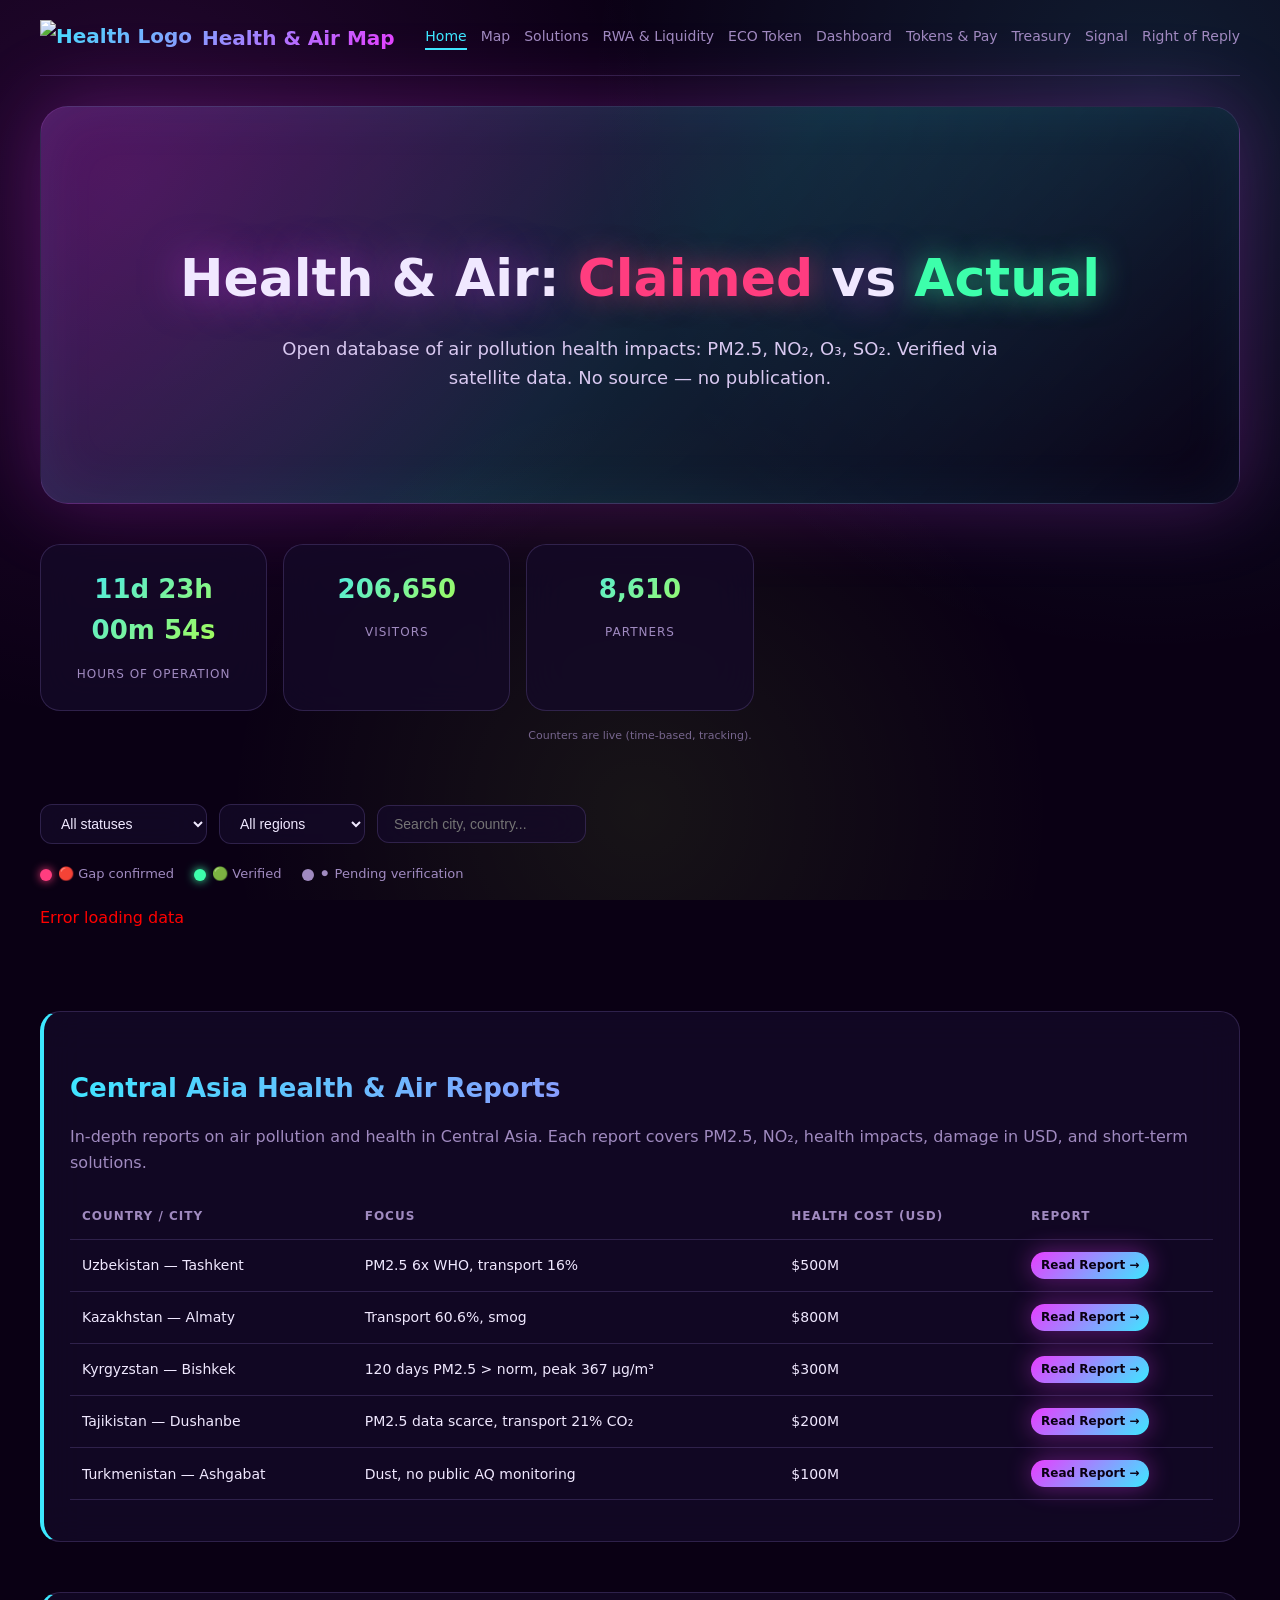
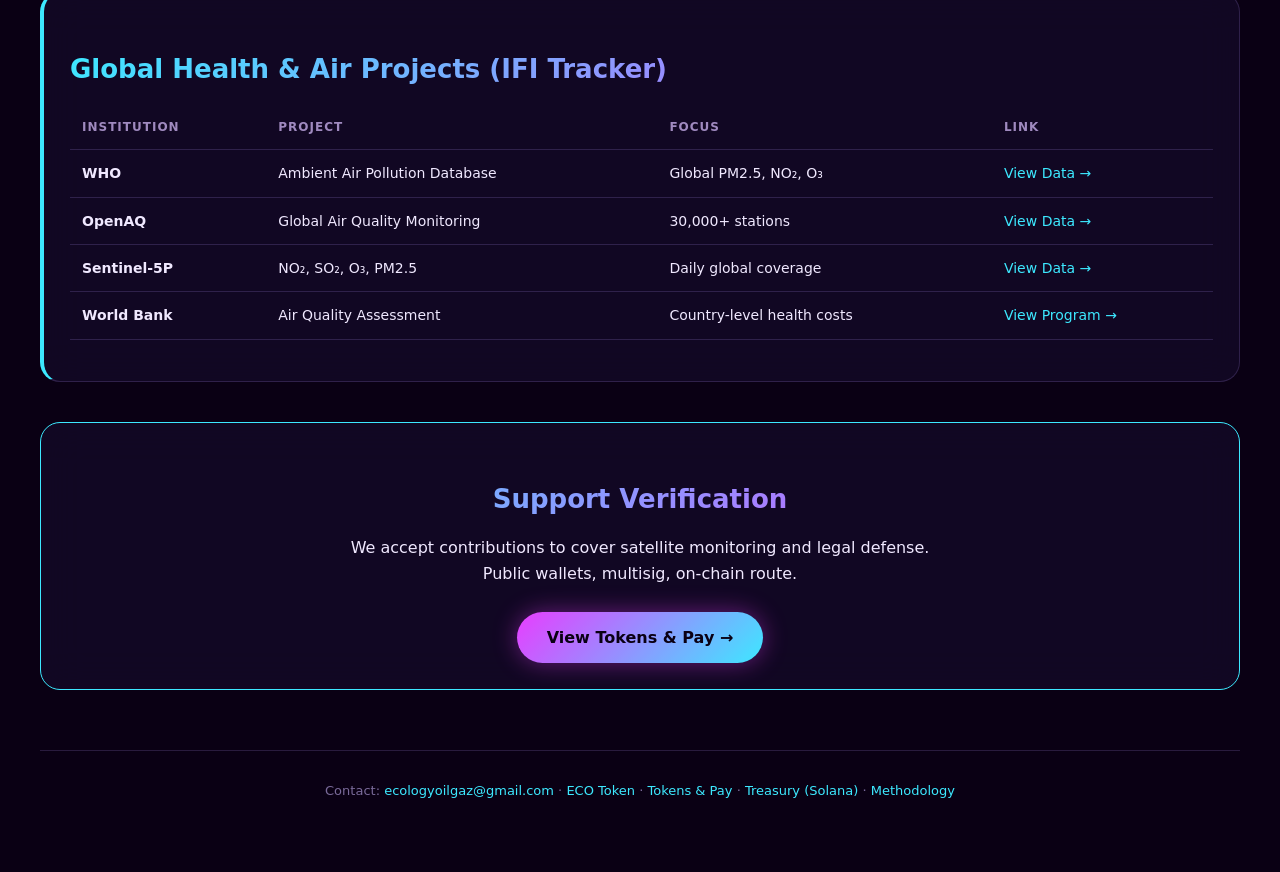
==== index.html @ 7c0d68dc "Create index.html" ====
<!DOCTYPE html>
<html lang="en">
<head>
<meta charset="UTF-8">
<meta name="viewport" content="width=device-width,initial-scale=1">
<title>Health & Air Ecology Map — Claimed vs Actual</title>
<meta name="description" content="Open database of air pollution health impacts: PM2.5, NO₂, O₃, SO₂. Verified via satellite data.">
<link rel="icon" href="health-icon-loss.png" type="image/png">
<link rel="stylesheet" href="style.css">
</head>
<body>
<header>
  <div class="logo"><img src="health-logo.png" alt="Health Logo"> Health & Air Map</div>
  <nav>
    <a href="index.html" class="active">Home</a>
    <a href="map.html">Map</a>
    <a href="solutions.html">Solutions</a>
    <a href="rwa.html">RWA & Liquidity</a>
    <a href="eco-token.html">ECO Token</a>
    <a href="dashboard.html">Dashboard</a>
    <a href="tokens.html">Tokens & Pay</a>
    <a href="treasury.html">Treasury</a>
    <a href="signal.html">Signal</a>
    <a href="response.html">Right of Reply</a>
  </nav>
</header>
<main>
  <section class="hero">
    <h1>Health & Air: <span class="red">Claimed</span> vs <span class="green">Actual</span></h1>
    <p>Open database of air pollution health impacts: PM2.5, NO₂, O₃, SO₂. Verified via satellite data. No source — no publication.</p>
  </section>

  <section id="live-counters"></section>
  <section class="stats" id="stats"></section>
  
  <div class="filters">
    <select id="filter-status">
      <option value="">All statuses</option>
      <option value="red">🔴 Gap confirmed</option>
      <option value="green">🟢 Verified</option>
      <option value="gray">⚫ Pending</option>
    </select>
    <select id="filter-region">
      <option value="">All regions</option>
      <option>Africa</option><option>Asia</option><option>Central Asia</option>
      <option>Europe</option><option>North America</option><option>South America</option>
      <option>Oceania</option><option>Middle East</option><option>Global</option>
    </select>
    <input id="filter-search" type="search" placeholder="Search city, country...">
  </div>
  
  <div class="legend">
    <span><i class="dot red"></i> 🔴 Gap confirmed</span>
    <span><i class="dot green"></i> 🟢 Verified</span>
    <span><i class="dot gray"></i> ⚫ Pending verification</span>
  </div>
  
  <section id="cards" class="grid"></section>
  <div id="pagination" class="pagination"></div>

  <!-- CENTRAL ASIA HEALTH REPORTS -->
  <section class="detail-block" style="border-left: 4px solid var(--cyan); margin-top: 50px;">
    <h2>Central Asia Health & Air Reports</h2>
    <p style="color:var(--muted); margin-bottom: 20px;">
      In-depth reports on air pollution and health in Central Asia. 
      Each report covers PM2.5, NO₂, health impacts, damage in USD, and short-term solutions.
    </p>
    <table style="width:100%;">
      <thead><tr><th>Country / City</th><th>Focus</th><th>Health Cost (USD)</th><th>Report</th></tr></thead>
      <tbody>
        <tr><td>Uzbekistan — Tashkent</td><td>PM2.5 6x WHO, transport 16%</td><td>$500M</td><td><a href="report-health-uz.html" class="btn-primary" style="padding:4px 10px;font-size:12px;margin-top:0;">Read Report →</a></td></tr>
        <tr><td>Kazakhstan — Almaty</td><td>Transport 60.6%, smog</td><td>$800M</td><td><a href="report-health-kz.html" class="btn-primary" style="padding:4px 10px;font-size:12px;margin-top:0;">Read Report →</a></td></tr>
        <tr><td>Kyrgyzstan — Bishkek</td><td>120 days PM2.5 &gt; norm, peak 367 µg/m³</td><td>$300M</td><td><a href="report-health-kg.html" class="btn-primary" style="padding:4px 10px;font-size:12px;margin-top:0;">Read Report →</a></td></tr>
        <tr><td>Tajikistan — Dushanbe</td><td>PM2.5 data scarce, transport 21% CO₂</td><td>$200M</td><td><a href="report-health-tj.html" class="btn-primary" style="padding:4px 10px;font-size:12px;margin-top:0;">Read Report →</a></td></tr>
        <tr><td>Turkmenistan — Ashgabat</td><td>Dust, no public AQ monitoring</td><td>$100M</td><td><a href="report-health-tm.html" class="btn-primary" style="padding:4px 10px;font-size:12px;margin-top:0;">Read Report →</a></td></tr>
      </tbody>
    </table>
  </section>

  <!-- IFI TRACKER -->
  <section class="detail-block" style="border-left: 4px solid var(--cyan); margin-top: 50px;">
    <h2>Global Health & Air Projects (IFI Tracker)</h2>
    <table style="width:100%;">
      <thead><tr><th>Institution</th><th>Project</th><th>Focus</th><th>Link</th></tr></thead>
      <tbody>
        <tr><td><strong>WHO</strong></td><td>Ambient Air Pollution Database</td><td>Global PM2.5, NO₂, O₃</td><td><a href="https://www.who.int/data/gho/data/themes/air-pollution" target="_blank">View Data →</a></td></tr>
        <tr><td><strong>OpenAQ</strong></td><td>Global Air Quality Monitoring</td><td>30,000+ stations</td><td><a href="https://openaq.org/" target="_blank">View Data →</a></td></tr>
        <tr><td><strong>Sentinel-5P</strong></td><td>NO₂, SO₂, O₃, PM2.5</td><td>Daily global coverage</td><td><a href="https://sentinels.copernicus.eu/" target="_blank">View Data →</a></td></tr>
        <tr><td><strong>World Bank</strong></td><td>Air Quality Assessment</td><td>Country-level health costs</td><td><a href="https://www.worldbank.org/en/topic/airquality" target="_blank">View Program →</a></td></tr>
      </tbody>
    </table>
  </section>

  <section class="detail-block" style="text-align:center; border-color: var(--cyan); margin-top: 40px;">
    <h2>Support Verification</h2>
    <p style="max-width: 600px; margin: 0 auto 15px auto;">We accept contributions to cover satellite monitoring and legal defense. Public wallets, multisig, on-chain route.</p>
    <a href="tokens.html" class="btn-primary">View Tokens & Pay →</a>
  </section>
</main>
<footer>
  <p>Contact: <a href="mailto:ecologyoilgaz@gmail.com">ecologyoilgaz@gmail.com</a> ·
    <a href="eco-token.html">ECO Token</a> ·
    <a href="tokens.html">Tokens & Pay</a> ·
    <a href="treasury.html">Treasury (Solana)</a> ·
    <a href="methodology.html">Methodology</a>
  </p>
</footer>
<script src="counter.js"></script>
<script src="app.js"></script>
</body>
</html>
---- style.css ----
:root{
  --bg:#0a0014;
  --text:#F0E8FF;
  --red:#FF3D7F;
  --green:#3DFFAB;
  --gold:#FFD93D;
  --cyan:#3DE8FF;
  --magenta:#E83DFF;
  --lime:#B4FF3D;
  --muted:#A08AC0;
  --card:rgba(20,10,40,0.75);
  --border:rgba(180,150,255,0.18);
}
*{margin:0;padding:0;box-sizing:border-box;}
body{
  font-family:system-ui,-apple-system,sans-serif;
  background-color:var(--bg);
  background-image:
    radial-gradient(circle at 10% 20%, rgba(232,61,255,0.12) 0%, transparent 40%),
    radial-gradient(circle at 90% 10%, rgba(61,232,255,0.12) 0%, transparent 40%),
    radial-gradient(circle at 50% 90%, rgba(180,255,61,0.08) 0%, transparent 40%),
    url('health-pattern-bg.png');
  background-size:cover, cover, cover, cover;
  background-attachment:fixed;
  background-position:center;
  color:var(--text);
  line-height:1.6;
  padding:0 20px 40px;
}
a{color:var(--cyan);text-decoration:none;transition:0.2s;}
a:hover{text-decoration:underline;opacity:0.85;}

header{
  display:flex;justify-content:space-between;align-items:center;
  padding:20px 0;border-bottom:1px solid var(--border);
  margin-bottom:30px;flex-wrap:wrap;gap:10px;
  max-width:1200px;margin-left:auto;margin-right:auto;
  position:relative;z-index:10;
}
.logo{display:flex;align-items:center;gap:10px;font-weight:800;font-size:20px;
  background:linear-gradient(135deg,var(--cyan),var(--magenta));
  -webkit-background-clip:text;-webkit-text-fill-color:transparent;background-clip:text;}
.logo img{height:35px;}
nav{display:flex;gap:14px;flex-wrap:wrap;}
nav a{color:var(--muted);font-size:14px;font-weight:500;}
nav a:hover{color:var(--cyan);}
nav a.active{color:var(--cyan);border-bottom:2px solid var(--cyan);}

main{max-width:1200px;margin:0 auto;position:relative;z-index:10;}

.hero{
  text-align:center;padding:110px 20px;margin-bottom:40px;border-radius:28px;
  background-image:linear-gradient(135deg,rgba(232,61,255,0.25),rgba(61,232,255,0.15),rgba(10,0,20,0.9)),url('health-hero-bg.png');
  background-size:cover;background-position:center;
  border:1px solid var(--border);
  box-shadow:0 0 80px rgba(232,61,255,0.25),inset 0 0 60px rgba(61,232,255,0.08);
}
.hero h1{font-size:52px;margin-bottom:15px;text-shadow:0 0 40px rgba(232,61,255,0.5);}
.hero .red{color:var(--red);text-shadow:0 0 30px rgba(255,61,127,0.6);}
.hero .green{color:var(--green);text-shadow:0 0 30px rgba(61,255,171,0.6);}
.hero p{color:#D8C8F0;max-width:750px;margin:0 auto;font-size:18px;}

.stats{display:grid;grid-template-columns:repeat(4,1fr);gap:16px;margin:30px 0;}
.stat{
  background:var(--card);backdrop-filter:blur(20px);
  border:1px solid var(--border);border-radius:20px;padding:26px 18px;
  text-align:center;position:relative;overflow:hidden;
  transition:0.3s;
}
.stat:hover{border-color:var(--cyan);box-shadow:0 0 30px rgba(61,232,255,0.2);}
.stat .num{display:block;font-size:30px;font-weight:800;
  background:linear-gradient(135deg,var(--cyan),var(--magenta));
  -webkit-background-clip:text;-webkit-text-fill-color:transparent;background-clip:text;
  position:relative;z-index:2;}
.stat .label{font-size:12px;color:var(--muted);position:relative;z-index:2;text-transform:uppercase;letter-spacing:1px;}
.stat.loss-icon::before{
  content:'';position:absolute;top:50%;left:50%;transform:translate(-50%,-50%);
  width:100px;height:100px;background-image:url('health-icon-loss.png');
  background-size:contain;background-repeat:no-repeat;opacity:0.2;z-index:1;
}

#live-counters{display:grid;grid-template-columns:repeat(auto-fit,minmax(200px,1fr));gap:16px;margin:30px 0;}
.counter-card{background:var(--card);border:1px solid var(--border);border-radius:20px;padding:24px 18px;text-align:center;backdrop-filter:blur(20px);}
.counter-card .counter-val{display:block;font-size:26px;font-weight:800;
  background:linear-gradient(135deg,var(--cyan),var(--lime));
  -webkit-background-clip:text;-webkit-text-fill-color:transparent;background-clip:text;
  margin-bottom:8px;}
.counter-card .counter-lbl{font-size:12px;color:var(--muted);text-transform:uppercase;letter-spacing:1px;}
.counter-note{grid-column:1/-1;font-size:11px;color:var(--muted);text-align:center;opacity:0.7;}

.grid{display:grid;grid-template-columns:repeat(auto-fill,minmax(300px,1fr));gap:20px;margin:20px 0;}
.card{
  background:var(--card);backdrop-filter:blur(20px);
  border-radius:20px;padding:24px;color:var(--text);border:1px solid var(--border);
  transition:0.3s;display:flex;flex-direction:column;position:relative;overflow:hidden;
}
.card::before{
  content:'';position:absolute;top:0;left:0;right:0;height:2px;
  background:linear-gradient(90deg,var(--cyan),var(--magenta),var(--lime));
  opacity:0;transition:0.3s;
}
.card:hover{transform:translateY(-6px);box-shadow:0 10px 40px rgba(232,61,255,0.2);border-color:var(--cyan);}
.card:hover::before{opacity:1;}
.card.red{border-left:4px solid var(--red);}
.card.green{border-left:4px solid var(--green);}
.card.gray{border-left:4px solid var(--muted);}
.card-title{font-weight:700;margin-bottom:8px;font-size:16px;line-height:1.4;}
.card-meta{font-size:13px;color:var(--muted);margin-bottom:4px;}
.card-country{font-size:11px;text-transform:uppercase;color:#7A6A9A;margin-top:auto;padding-top:12px;letter-spacing:1px;}

.filters{display:flex;gap:12px;flex-wrap:wrap;margin:20px 0;align-items:center;}
.filters select,.filters input{
  background:var(--card);border:1px solid var(--border);color:var(--text);
  padding:10px 16px;border-radius:12px;font-size:14px;outline:none;backdrop-filter:blur(20px);
}
.filters select:focus,.filters input:focus{border-color:var(--cyan);box-shadow:0 0 15px rgba(61,232,255,0.3);}

h1{font-size:36px;margin:20px 0;}
h2{font-size:26px;margin:30px 0 15px;
  background:linear-gradient(135deg,var(--cyan),var(--magenta));
  -webkit-background-clip:text;-webkit-text-fill-color:transparent;background-clip:text;}
h3{font-size:15px;margin:20px 0 8px;color:var(--muted);text-transform:uppercase;letter-spacing:1px;}
table{width:100%;border-collapse:collapse;margin:15px 0;font-size:14px;}
th,td{padding:12px;text-align:left;border-bottom:1px solid var(--border);}
th{color:var(--muted);font-size:12px;text-transform:uppercase;letter-spacing:1px;}

.detail-block{background:var(--card);backdrop-filter:blur(20px);border:1px solid var(--border);border-radius:20px;padding:26px;margin:20px 0;}
.detail-block p{margin:8px 0;}

.status-badge{display:inline-block;padding:6px 16px;border-radius:20px;font-size:13px;font-weight:700;margin:10px 0;}
.status-badge.red{background:rgba(255,61,127,.2);color:var(--red);border:1px solid var(--red);box-shadow:0 0 15px rgba(255,61,127,0.3);}
.status-badge.green{background:rgba(61,255,171,.2);color:var(--green);border:1px solid var(--green);box-shadow:0 0 15px rgba(61,255,171,0.3);}
.status-badge.gray{background:rgba(160,138,192,.2);color:var(--muted);border:1px solid var(--muted);}

.btn-primary{
  display:inline-block;
  background:linear-gradient(135deg,var(--magenta),var(--cyan));
  color:#0a0014;padding:13px 30px;border-radius:30px;font-weight:800;
  margin-top:10px;transition:0.3s;border:none;cursor:pointer;
  box-shadow:0 0 25px rgba(232,61,255,0.4);
}
.btn-primary:hover{transform:scale(1.05);box-shadow:0 0 40px rgba(232,61,255,0.6);text-decoration:none;}

.img-hero{max-width:350px;width:100%;margin:20px auto;display:block;filter:drop-shadow(0 0 40px rgba(232,61,255,0.4));}

#map{
  height:70vh;border-radius:20px;border:1px solid var(--border);
  background-image:url('health-map-bg.png');background-size:cover;background-position:center;
  box-shadow:0 0 40px rgba(61,232,255,0.2);
}
.legend{display:flex;gap:20px;margin:15px 0;font-size:13px;color:var(--muted);flex-wrap:wrap;}
.legend span{display:flex;align-items:center;gap:6px;}
.dot{width:12px;height:12px;border-radius:50%;display:inline-block;}
.dot.red{background:var(--red);box-shadow:0 0 10px var(--red);}
.dot.green{background:var(--green);box-shadow:0 0 10px var(--green);}
.dot.gray{background:var(--muted);}

.pagination{display:flex;gap:8px;justify-content:center;margin:30px 0;flex-wrap:wrap;}
.pagination button{
  background:var(--card);border:1px solid var(--border);color:var(--text);
  padding:8px 16px;border-radius:10px;cursor:pointer;font-weight:700;
}
.pagination button:hover{border-color:var(--cyan);}
.pagination button.active{background:linear-gradient(135deg,var(--magenta),var(--cyan));color:#0a0014;border-color:var(--cyan);}

footer{
  margin-top:60px;padding:30px 0;border-top:1px solid var(--border);
  font-size:13px;color:#7A6A9A;text-align:center;
  max-width:1200px;margin-left:auto;margin-right:auto;
}
code{
  background:rgba(0,0,0,0.5);padding:4px 8px;border-radius:6px;
  font-size:13px;color:var(--cyan);word-break:break-all;border:1px solid var(--border);
}

@media(max-width:768px){
  .stats{grid-template-columns:1fr 1fr;}
  .hero h1{font-size:36px;}
  .hero{padding:70px 20px;}
  header{flex-direction:column;align-items:flex-start;}
}
@media(max-width:480px){.stats{grid-template-columns:1fr;}}
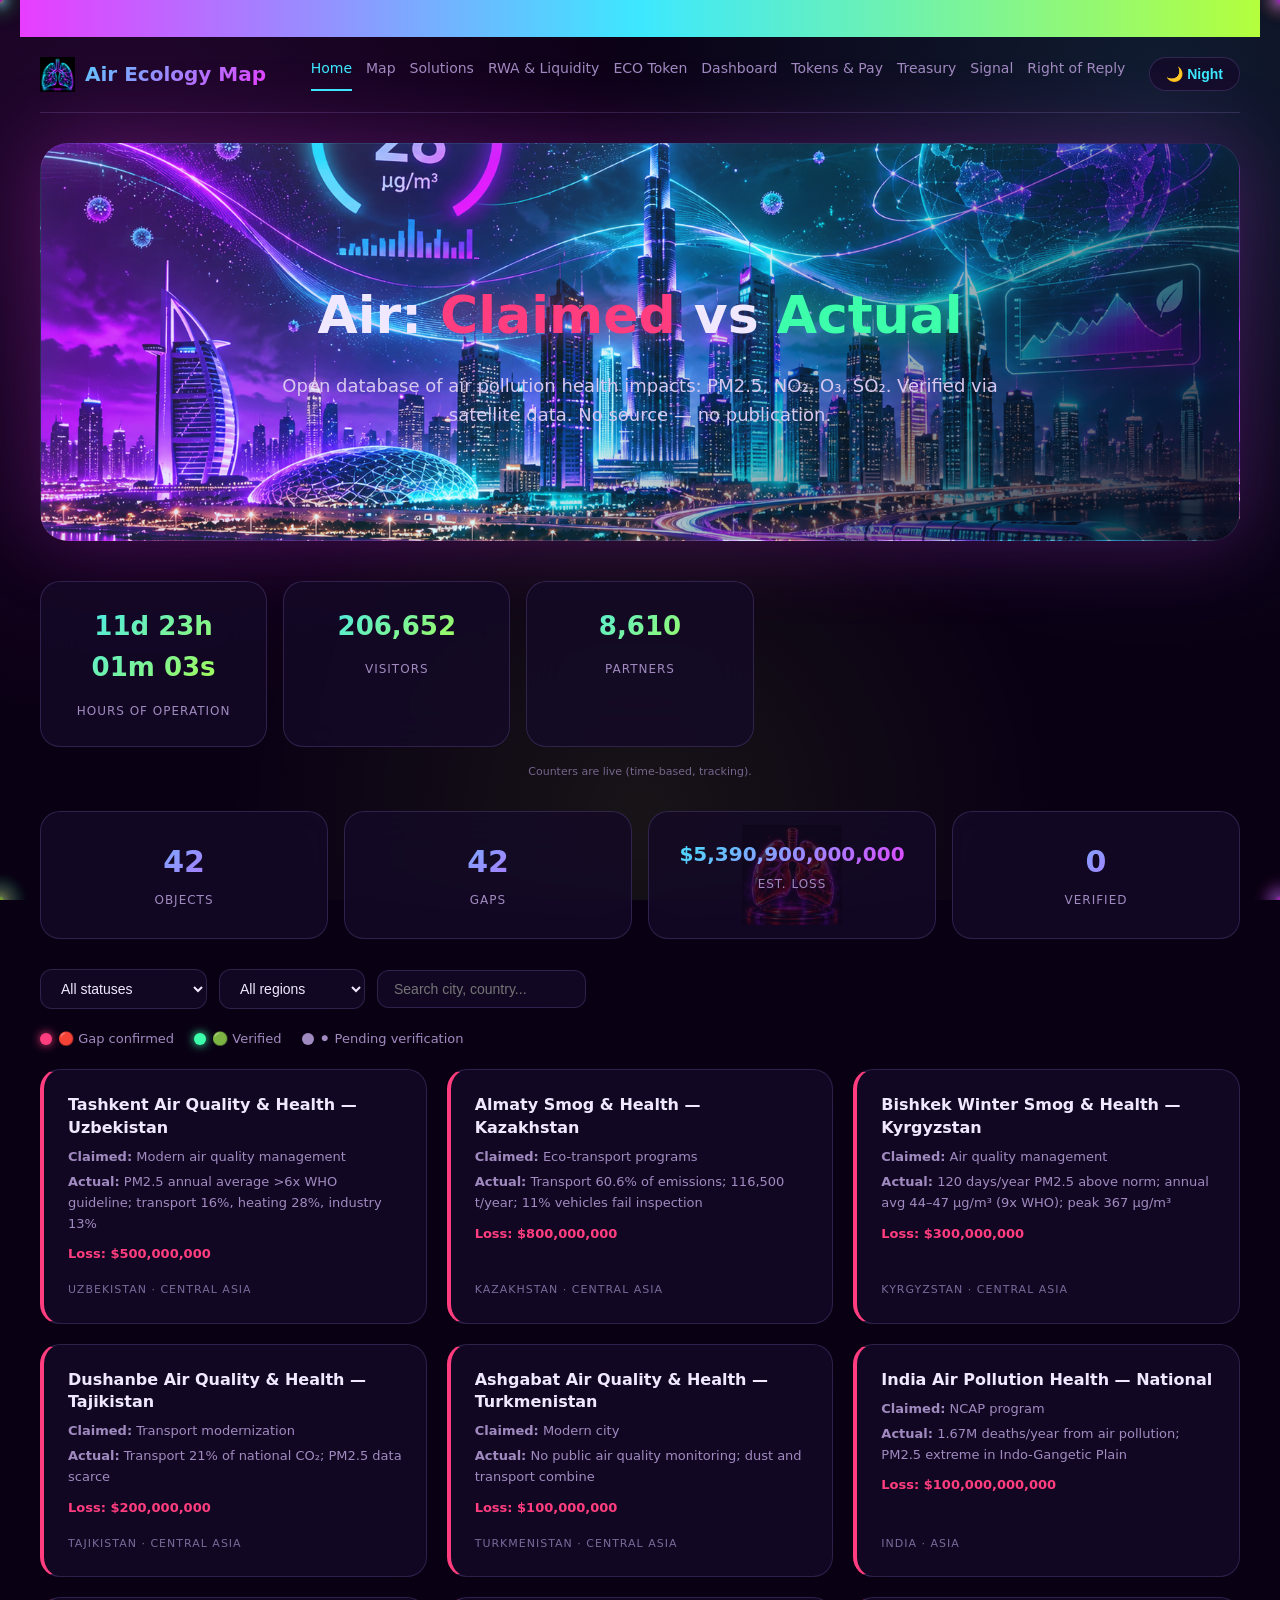
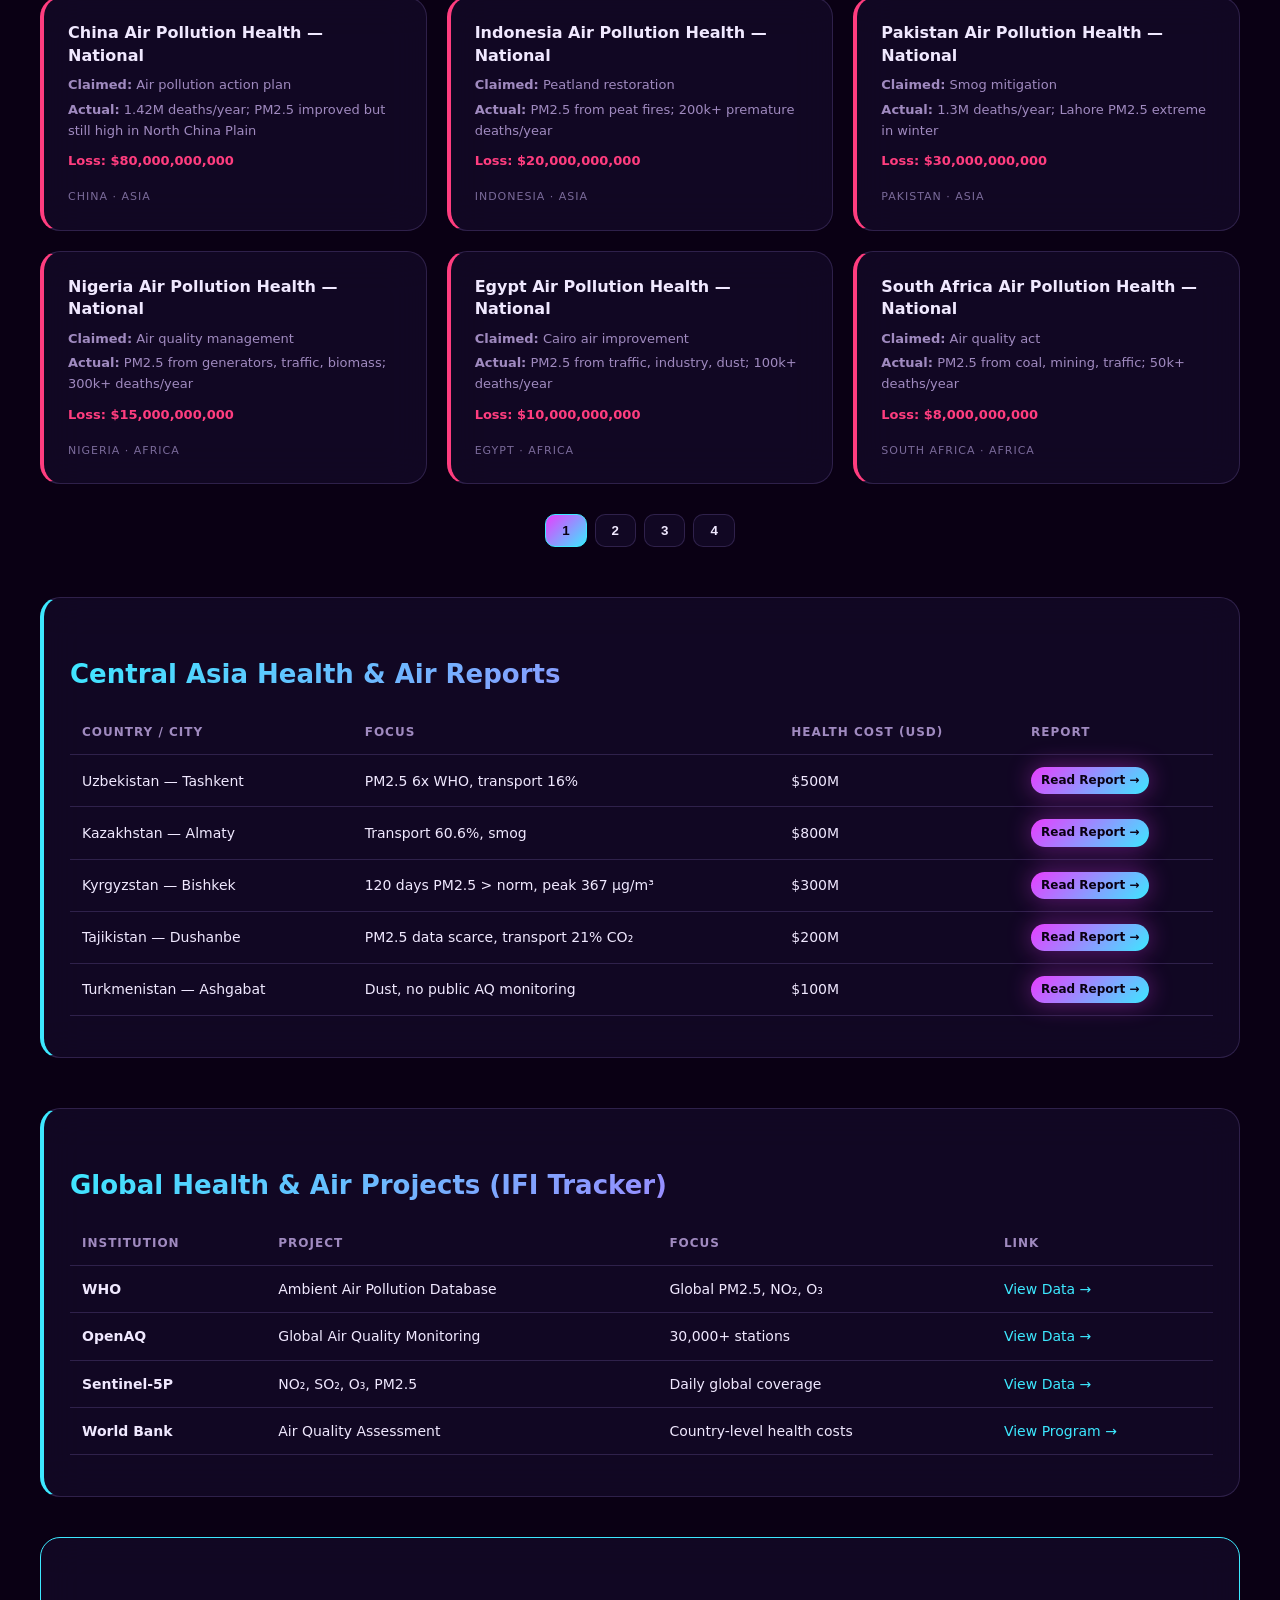
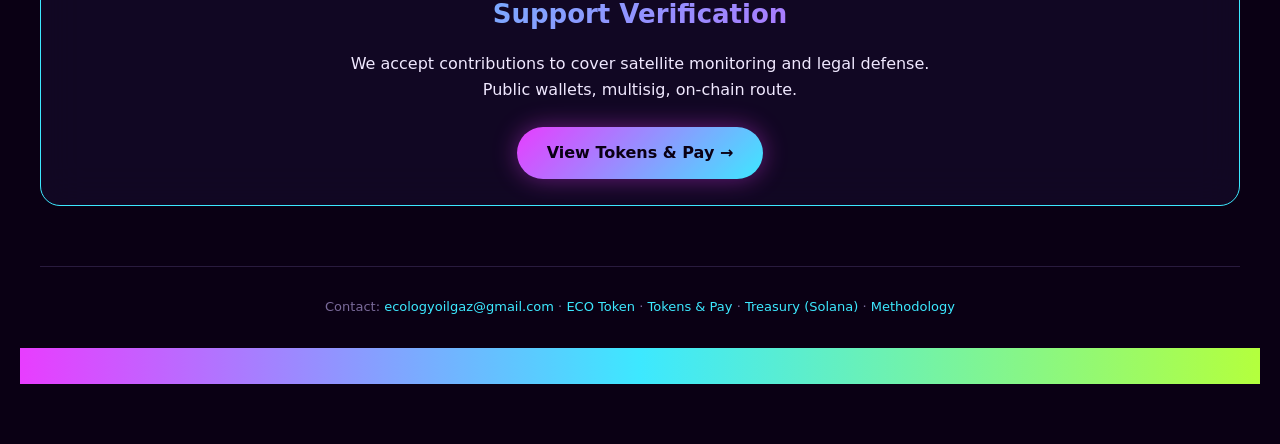
==== commit 87bde3d0: "Update index.html" ====
--- a/index.html
+++ b/index.html
@@ -3,14 +3,100 @@
 <head>
 <meta charset="UTF-8">
 <meta name="viewport" content="width=device-width,initial-scale=1">
-<title>Health & Air Ecology Map — Claimed vs Actual</title>
+<title>Air Ecology Map — Claimed vs Actual</title>
 <meta name="description" content="Open database of air pollution health impacts: PM2.5, NO₂, O₃, SO₂. Verified via satellite data.">
 <link rel="icon" href="health-icon-loss.png" type="image/png">
 <link rel="stylesheet" href="style.css">
+<style>
+  /* Day/Night theme overrides */
+  body.day-mode {
+    --bg:#F4F0FF;
+    --text:#1A0A2E;
+    --muted:#5A4A7A;
+    --card:rgba(255,255,255,0.85);
+    --border:rgba(100,50,180,0.15);
+  }
+  body.day-mode .hero {
+    background-image: linear-gradient(135deg, rgba(232,61,255,0.15), rgba(61,232,255,0.15), rgba(244,240,255,0.9)), url('health-hero-bg.png');
+  }
+  body.day-mode .logo { background: linear-gradient(135deg, #8A3DFF, #3D9FFF); -webkit-background-clip: text; -webkit-text-fill-color: transparent; background-clip: text; }
+  body.day-mode h2 { background: linear-gradient(135deg, #8A3DFF, #3D9FFF); -webkit-background-clip: text; -webkit-text-fill-color: transparent; background-clip: text; }
+
+  /* Marquee (бегущая строка) */
+  .marquee {
+    overflow: hidden;
+    white-space: nowrap;
+    background: linear-gradient(90deg, var(--magenta), var(--cyan), var(--lime));
+    color: #0a0014;
+    font-weight: 700;
+    font-size: 13px;
+    padding: 8px 0;
+    position: relative;
+    z-index: 20;
+    letter-spacing: 1px;
+  }
+  .marquee-top { position: sticky; top: 0; }
+  .marquee-bottom { position: fixed; bottom: 0; left: 0; right: 0; }
+  .marquee-content {
+    display: inline-block;
+    padding-left: 100%;
+    animation: marquee 40s linear infinite;
+  }
+  .marquee-content span { margin: 0 40px; }
+  @keyframes marquee {
+    0% { transform: translateX(0); }
+    100% { transform: translateX(-100%); }
+  }
+  body { padding-bottom: 60px; }
+
+  /* Day/Night toggle button */
+  .theme-toggle {
+    background: var(--card);
+    border: 1px solid var(--border);
+    color: var(--cyan);
+    padding: 8px 16px;
+    border-radius: 20px;
+    cursor: pointer;
+    font-size: 14px;
+    font-weight: 700;
+    margin-left: 10px;
+    transition: 0.3s;
+  }
+  .theme-toggle:hover { border-color: var(--cyan); box-shadow: 0 0 15px rgba(61,232,255,0.4); }
+  body.day-mode .theme-toggle { color: #8A3DFF; }
+
+  /* Floating canvas */
+  #floating-canvas {
+    position: fixed;
+    top: 0; left: 0;
+    width: 100%; height: 100%;
+    pointer-events: none;
+    z-index: 1;
+    opacity: 0.6;
+  }
+  body.day-mode #floating-canvas { opacity: 0.35; }
+  header, main, footer, .marquee { position: relative; z-index: 10; }
+</style>
 </head>
 <body>
+
+<!-- TOP MARQUEE -->
+<div class="marquee marquee-top">
+  <div class="marquee-content">
+    <span>🌍 GLOBAL AIR POLLUTION: 4.2 MILLION PREMATURE DEATHS/YEAR</span>
+    <span>🫁 99% OF WORLD POPULATION BREATHES AIR ABOVE WHO LIMITS</span>
+    <span>🏙️ TASHKENT PM2.5 EXCEEDS WHO 6X</span>
+    <span>🌫️ BISHKEK: 120 DAYS/YEAR ABOVE NORM</span>
+    <span>💰 $3 TRILLION IN GLOBAL HEALTH COSTS</span>
+    <span>🔗 EXPLORE: ECOLOGYOILGAZ.GITHUB.IO/AIR/</span>
+  </div>
+</div>
+
+<!-- FLOATING NEON PARTICLES -->
+<canvas id="floating-canvas"></canvas>
+
 <header>
-  <div class="logo"><img src="health-logo.png" alt="Health Logo"> Health & Air Map</div>
+  <div class="logo"><img src="health-logo.png" alt="Health Logo"> Air Ecology Map</div>
   <nav>
     <a href="index.html" class="active">Home</a>
     <a href="map.html">Map</a>
@@ -22,11 +108,13 @@
     <a href="treasury.html">Treasury</a>
     <a href="signal.html">Signal</a>
     <a href="response.html">Right of Reply</a>
+    <button class="theme-toggle" id="themeToggle" onclick="toggleTheme()">🌙 Night</button>
   </nav>
 </header>
+
 <main>
   <section class="hero">
-    <h1>Health & Air: <span class="red">Claimed</span> vs <span class="green">Actual</span></h1>
+    <h1>Air: <span class="red">Claimed</span> vs <span class="green">Actual</span></h1>
     <p>Open database of air pollution health impacts: PM2.5, NO₂, O₃, SO₂. Verified via satellite data. No source — no publication.</p>
   </section>
 
@@ -58,13 +146,8 @@
   <section id="cards" class="grid"></section>
   <div id="pagination" class="pagination"></div>
 
-  <!-- CENTRAL ASIA HEALTH REPORTS -->
   <section class="detail-block" style="border-left: 4px solid var(--cyan); margin-top: 50px;">
     <h2>Central Asia Health & Air Reports</h2>
-    <p style="color:var(--muted); margin-bottom: 20px;">
-      In-depth reports on air pollution and health in Central Asia. 
-      Each report covers PM2.5, NO₂, health impacts, damage in USD, and short-term solutions.
-    </p>
     <table style="width:100%;">
       <thead><tr><th>Country / City</th><th>Focus</th><th>Health Cost (USD)</th><th>Report</th></tr></thead>
       <tbody>
@@ -77,7 +160,6 @@
     </table>
   </section>
 
-  <!-- IFI TRACKER -->
   <section class="detail-block" style="border-left: 4px solid var(--cyan); margin-top: 50px;">
     <h2>Global Health & Air Projects (IFI Tracker)</h2>
     <table style="width:100%;">
@@ -97,6 +179,7 @@
     <a href="tokens.html" class="btn-primary">View Tokens & Pay →</a>
   </section>
 </main>
+
 <footer>
   <p>Contact: <a href="mailto:ecologyoilgaz@gmail.com">ecologyoilgaz@gmail.com</a> ·
     <a href="eco-token.html">ECO Token</a> ·
@@ -105,7 +188,104 @@
     <a href="methodology.html">Methodology</a>
   </p>
 </footer>
+
+<!-- BOTTOM MARQUEE -->
+<div class="marquee marquee-bottom">
+  <div class="marquee-content">
+    <span>🔴 CLAIMED VS 🟢 ACTUAL — NO SOURCE, NO PUBLICATION</span>
+    <span>🌍 CENTRAL ASIA: TASHKENT, ALMATY, BISHKEK, DUSHANBE, ASHGABAT</span>
+    <span>💰 FUND CLEAN AIR WITH €ECO AND €GREEN</span>
+    <span>📡 VERIFIED VIA SENTINEL-5P, OPENAQ, WHO</span>
+    <span>🔗 ECOLOGYOILGAZ.GITHUB.IO/AIR/</span>
+  </div>
+</div>
+
 <script src="counter.js"></script>
 <script src="app.js"></script>
+
+<script>
+// === Day/Night toggle ===
+function toggleTheme() {
+  const body = document.body;
+  const btn = document.getElementById('themeToggle');
+  body.classList.toggle('day-mode');
+  const isDay = body.classList.contains('day-mode');
+  btn.textContent = isDay ? '☀️ Day' : '🌙 Night';
+  localStorage.setItem('air-theme', isDay ? 'day' : 'night');
+}
+
+// Load saved theme on start
+(function() {
+  const saved = localStorage.getItem('air-theme');
+  if (saved === 'day') {
+    document.body.classList.add('day-mode');
+    const btn = document.getElementById('themeToggle');
+    if (btn) btn.textContent = '☀️ Day';
+  }
+})();
+
+// === Floating neon particles ===
+(function() {
+  const canvas = document.getElementById('floating-canvas');
+  if (!canvas) return;
+  const ctx = canvas.getContext('2d');
+  let W, H;
+  const particles = [];
+  const COUNT = 40;
+
+  function resize() {
+    W = canvas.width = window.innerWidth;
+    H = canvas.height = window.innerHeight;
+  }
+  resize();
+  window.addEventListener('resize', resize);
+
+  const colors = ['#E83DFF', '#3DE8FF', '#B4FF3D', '#FFD93D', '#3DFFAB'];
+
+  for (let i = 0; i < COUNT; i++) {
+    particles.push({
+      x: Math.random() * W,
+      y: Math.random() * H,
+      vx: (Math.random() - 0.5) * 0.4,
+      vy: (Math.random() - 0.5) * 0.4,
+      r: Math.random() * 3 + 1,
+      color: colors[Math.floor(Math.random() * colors.length)],
+      alpha: Math.random() * 0.5 + 0.2
+    });
+  }
+
+  function draw() {
+    ctx.clearRect(0, 0, W, H);
+    for (let p of particles) {
+      p.x += p.vx;
+      p.y += p.vy;
+
+      if (p.x < 0) p.x = W;
+      if (p.x > W) p.x = 0;
+      if (p.y < 0) p.y = H;
+      if (p.y > H) p.y = 0;
+
+      const grad = ctx.createRadialGradient(p.x, p.y, 0, p.x, p.y, p.r * 8);
+      grad.addColorStop(0, p.color);
+      grad.addColorStop(1, 'transparent');
+
+      ctx.fillStyle = grad;
+      ctx.globalAlpha = p.alpha;
+      ctx.beginPath();
+      ctx.arc(p.x, p.y, p.r * 8, 0, Math.PI * 2);
+      ctx.fill();
+
+      ctx.globalAlpha = 1;
+      ctx.fillStyle = p.color;
+      ctx.beginPath();
+      ctx.arc(p.x, p.y, p.r, 0, Math.PI * 2);
+      ctx.fill();
+    }
+    requestAnimationFrame(draw);
+  }
+  draw();
+})();
+</script>
+
 </body>
 </html>
